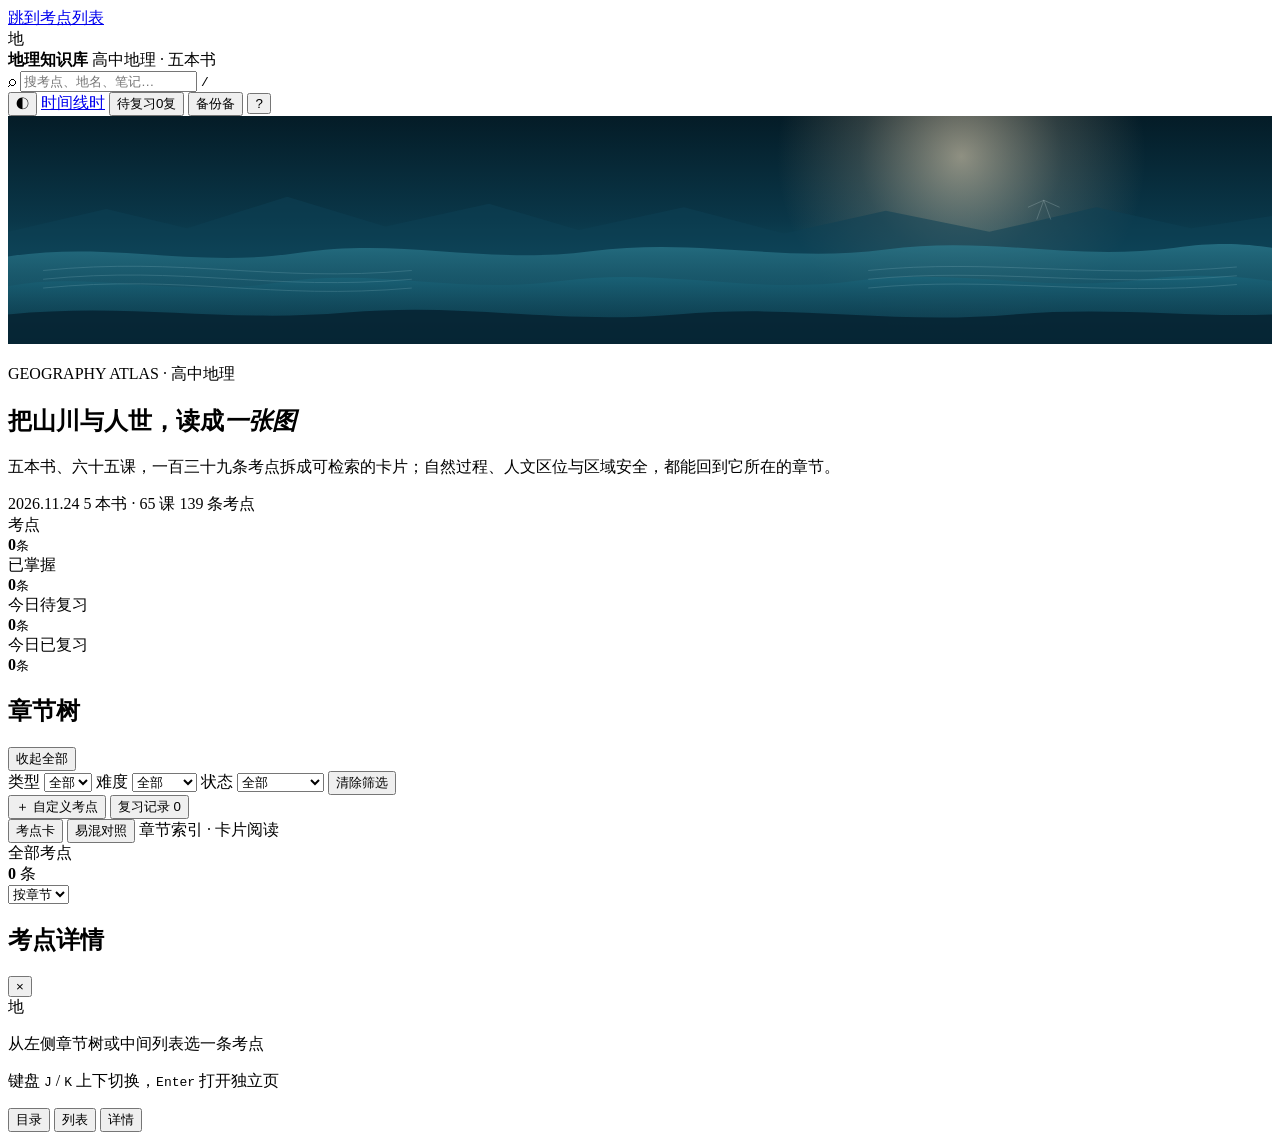
==== index.html @ 3c0d3d49 "高中地理知识库：139 条考点与离线学习站点" ====
<!DOCTYPE html>
<html lang="zh-CN">
<head>
<meta charset="utf-8">
<meta name="viewport" content="width=device-width, initial-scale=1, viewport-fit=cover">
<title>地理知识库 · 高中地理考点</title>
<meta name="description" content="高中地理考点速查：五本书六十五课，章节树、检索、笔记、掌握状态、复习记录、独立详情页、地理学时间线与一键备份，纯静态可离线。">
<meta property="og:type" content="website">
<meta property="og:site_name" content="地理知识库">
<meta property="og:title" content="地理知识库 · 高中地理考点">
<meta property="og:description" content="五本书六十五课一百三十九条考点：章节树、检索、笔记、掌握状态、复习记录与离线备份。">
<meta name="twitter:card" content="summary">
<meta name="theme-color" content="#f2f1ea">
<script>(function(){try{var t=localStorage.getItem("gg.theme");if(!t){t=matchMedia("(prefers-color-scheme: dark)").matches?"dark":"light"}document.documentElement.dataset.theme=t}catch(e){}})();</script>
<link rel="stylesheet" href="assets/css/site.css?v=20261124c">
<link rel="icon" href="data:image/svg+xml,%3Csvg xmlns='http://www.w3.org/2000/svg' viewBox='0 0 64 64'%3E%3Crect width='64' height='64' rx='13' fill='%23125a70'/%3E%3Ctext x='32' y='45' text-anchor='middle' font-family='serif' font-size='34' fill='%23f5fcfd'%3E%E5%9C%B0%3C/text%3E%3C/svg%3E">
</head>
<body>
<a class="skip-link" href="#listViewport">跳到考点列表</a>

<header class="topbar">
  <div class="brand">
    <span class="brand-mark" aria-hidden="true">地</span>
    <div class="brand-text">
      <strong>地理知识库</strong>
      <span id="brandSub">高中地理 · 五本书</span>
    </div>
  </div>

  <div class="searchbox" role="search">
    <span class="search-icon" aria-hidden="true">⌕</span>
    <input id="searchInput" type="search" autocomplete="off" spellcheck="false" placeholder="搜考点、地名、笔记…" aria-label="全局搜索">
    <kbd id="searchKbd">/</kbd>
    <button id="searchClear" class="icon-btn" title="清空搜索" aria-label="清空搜索" hidden>×</button>
  </div>

  <div class="topactions">
    <button id="themeToggle" class="theme-btn" title="切换明暗主题" aria-label="切换明暗主题">◐</button>
    <a id="timelineBtn" class="btn ghost" href="timeline.html" title="地理学发展年表"><span class="lbl">时间线</span><span class="ico" aria-hidden="true">时</span></a>
    <button id="dueBtn" class="btn ghost" title="今日待复习"><span class="lbl">待复习</span><span id="dueCount" class="count warn">0</span><span class="ico" aria-hidden="true">复</span></button>
    <button id="backupBtn" class="btn ghost" title="备份、导出、导入"><span class="lbl">备份</span><span class="ico" aria-hidden="true">备</span></button>
    <button id="helpBtn" class="icon-btn" title="快捷键与说明" aria-label="快捷键与说明">?</button>
  </div>
</header>

<section class="hero" aria-label="学习概览">
  <svg class="hero-scape" viewBox="0 0 1440 260" preserveAspectRatio="xMidYMid slice" aria-hidden="true">
    <defs>
      <linearGradient id="seaSky" x1="0" y1="0" x2="0" y2="1">
        <stop offset="0" stop-color="#041c27"/>
        <stop offset=".46" stop-color="#0a3749"/>
        <stop offset=".78" stop-color="#12576c"/>
        <stop offset="1" stop-color="#0a3546"/>
      </linearGradient>
      <linearGradient id="waveA" x1="0" y1="0" x2="0" y2="1">
        <stop offset="0" stop-color="#2d7d90" stop-opacity=".72"/>
        <stop offset="1" stop-color="#0a3546" stop-opacity=".2"/>
      </linearGradient>
      <linearGradient id="waveB" x1="0" y1="0" x2="0" y2="1">
        <stop offset="0" stop-color="#1a6479" stop-opacity=".82"/>
        <stop offset="1" stop-color="#062433" stop-opacity=".3"/>
      </linearGradient>
      <radialGradient id="dawnSea" cx=".5" cy=".5" r=".5">
        <stop offset="0" stop-color="#ffe7c2" stop-opacity=".55"/>
        <stop offset=".55" stop-color="#efd3ae" stop-opacity=".18"/>
        <stop offset="1" stop-color="#efd3ae" stop-opacity="0"/>
      </radialGradient>
    </defs>
    <rect width="1440" height="260" fill="url(#seaSky)"/>
    <circle cx="1086" cy="46" r="210" fill="url(#dawnSea)"/>
    <path d="M0 132 L112 106 L204 128 L318 92 L430 126 L548 100 L650 130 L770 104 L884 134 L1000 108 L1118 132 L1240 104 L1348 128 L1440 114 L1440 260 L0 260Z" fill="#0d4154" opacity=".55"/>
    <path d="M0 160 C120 142 210 174 330 156 C452 138 540 170 664 154 C790 138 880 168 1000 152 C1120 136 1210 166 1330 150 C1380 143 1410 146 1440 150 L1440 260 L0 260Z" fill="url(#waveA)"/>
    <path d="M0 194 C92 176 192 208 306 190 C420 172 512 204 630 188 C748 172 846 204 964 188 C1082 172 1180 202 1296 186 C1360 178 1408 184 1440 188 L1440 260 L0 260Z" fill="url(#waveB)"/>
    <path d="M0 226 C140 212 248 236 386 224 C524 212 622 238 762 226 C902 214 1006 238 1146 226 C1256 217 1352 230 1440 226 L1440 260 L0 260Z" fill="#062433" opacity=".88"/>
    <g opacity=".18" stroke="#bfe6ee" stroke-width="1" fill="none">
      <path d="M40 176 C200 160 300 190 460 176"/>
      <path d="M40 186 C200 170 300 200 460 186"/>
      <path d="M40 196 C200 180 300 210 460 196"/>
      <path d="M980 176 C1120 162 1240 186 1400 172"/>
      <path d="M980 186 C1120 172 1240 196 1400 182"/>
      <path d="M980 196 C1120 182 1240 206 1400 192"/>
    </g>
    <g opacity=".22" stroke="#e8f6f8" stroke-width="1">
      <path d="M1180 96 L1188 118 M1180 96 L1172 118 M1180 96 L1198 104 M1180 96 L1162 104" fill="none"/>
    </g>
  </svg>
  <div class="hero-inner">
    <div class="hero-copy">
      <p class="hero-eyebrow">GEOGRAPHY ATLAS · 高中地理</p>
      <h1>把山川与人世，读成<em>一张图</em></h1>
      <p class="hero-lede">五本书、六十五课，一百三十九条考点拆成可检索的卡片；自然过程、人文区位与区域安全，都能回到它所在的章节。</p>
      <div class="hero-meta">
        <span id="heroDate">2026.11.24</span>
        <span class="dot" aria-hidden="true"></span>
        <span>5 本书 · 65 课</span>
        <span class="dot" aria-hidden="true"></span>
        <span id="heroCount">139 条考点</span>
      </div>
    </div>
    <div class="hero-metrics" aria-label="学习数据">
      <div class="metric accent"><span class="metric-label">考点</span><div class="metric-value"><strong id="heroTotal">0</strong><small>条</small></div></div>
      <div class="metric"><span class="metric-label">已掌握</span><div class="metric-value"><strong id="heroMastered">0</strong><small>条</small></div></div>
      <div class="metric"><span class="metric-label">今日待复习</span><div class="metric-value"><strong id="heroDue">0</strong><small>条</small></div></div>
      <div class="metric"><span class="metric-label">今日已复习</span><div class="metric-value"><strong id="heroToday">0</strong><small>条</small></div></div>
    </div>
  </div>
</section>

<div class="layout" id="app">
  <aside class="pane left-pane" id="leftPane" aria-label="章节树与筛选">
    <div class="pane-head">
      <h2 id="leftPaneTitle">章节树</h2>
      <button id="collapseAll" class="link-btn">收起全部</button>
    </div>

    <div class="filters">
      <label class="field"><span>类型</span>
        <select id="filterType">
          <option value="all">全部</option>
          <option>概念</option><option>规律</option><option>过程</option>
          <option>对比</option><option>方法</option><option>区域</option><option>安全</option>
        </select>
      </label>
      <label class="field"><span>难度</span>
        <select id="filterDiff">
          <option value="0">全部</option><option value="1">Ⅰ 基础</option><option value="2">Ⅱ 常考</option><option value="3">Ⅲ 难点</option>
        </select>
      </label>
      <label class="field"><span>状态</span>
        <select id="filterStatus">
          <option value="all">全部</option><option value="mastered">已掌握</option><option value="review">待复习</option><option value="today">今日已复习</option><option value="none">未标记</option>
        </select>
      </label>
      <button id="filterReset" class="link-btn">清除筛选</button>
    </div>

    <nav id="tree" class="tree" aria-label="教材章节"></nav>

    <div class="pane-foot">
      <button id="customBtn" class="btn subtle">＋ 自定义考点</button>
      <button id="reviewBtn" class="btn subtle">复习记录 <span id="reviewCount" class="count">0</span></button>
    </div>
  </aside>

  <main class="pane center-pane" id="centerPane" aria-label="考点列表">
    <nav class="viewbar" id="viewBar" aria-label="视图切换">
      <button data-view="cards" class="active" aria-pressed="true">考点卡</button>
      <button data-view="pairs" aria-pressed="false">易混对照</button>
      <span class="viewbar-hint" id="viewbarHint">章节索引 · 卡片阅读</span>
    </nav>
    <div class="home-strip" id="homeStrip">
      <div class="strip-left">
        <span id="scopeLabel" class="scope-label">全部考点</span>
        <span id="scopeSub" class="muted"></span>
      </div>
      <div class="strip-right">
        <span id="backupInfo" class="muted"></span>
        <span id="backupWarn" class="warn-line" hidden>距上次备份超过七天，建议导出一次</span>
      </div>
    </div>

    <div class="center-toolbar" id="centerToolbar">
      <div class="result-line"><strong id="resultCount">0</strong><span class="muted"> 条</span><span id="searchHint" class="muted"></span></div>
      <div class="toolbar-actions">
        <select id="sortSelect" aria-label="排序">
          <option value="chapter">按章节</option>
          <option value="difficulty">按难度</option>
          <option value="status">按状态</option>
          <option value="title">按标题</option>
        </select>
        <button id="viewToggle" class="btn ghost" data-view="browse" hidden>返回浏览</button>
      </div>
    </div>

    <div id="pairsView" class="alt-view" hidden aria-label="易混对照"></div>

    <div id="listViewport" class="list-viewport" tabindex="-1">
      <div id="overview" class="overview"></div>
      <div id="listCanvas" class="list-canvas"></div>
      <div id="emptyState" class="empty-state" hidden>
        <h3>没有匹配的考点</h3>
        <p class="muted">换个更短的关键词，或清除筛选条件。</p>
        <div id="nearestList" class="nearest"></div>
      </div>
    </div>
  </main>

  <aside class="pane right-pane" id="rightPane" aria-label="考点详情">
    <div class="pane-head">
      <h2 id="rightPaneTitle">考点详情</h2>
      <button id="closeDetail" class="icon-btn mobile-only" aria-label="关闭详情">×</button>
    </div>
    <div id="detailEmpty" class="detail-empty">
      <div class="empty-glyph" aria-hidden="true">地</div>
      <p>从左侧章节树或中间列表选一条考点</p>
      <p class="muted small">键盘 <kbd>J</kbd> / <kbd>K</kbd> 上下切换，<kbd>Enter</kbd> 打开独立页</p>
    </div>
    <div id="detailBody" class="detail-body" hidden></div>
  </aside>
</div>

<div class="mobile-tabs" role="tablist" aria-label="移动端面板切换">
  <button data-tab="tree" role="tab" aria-selected="false"><span>目录</span></button>
  <button data-tab="list" role="tab" aria-selected="true"><span>列表</span></button>
  <button data-tab="detail" role="tab" aria-selected="false"><span>详情</span></button>
</div>

<div id="drawerScrim" class="scrim" hidden></div>
<div id="toast" class="toast" role="status" aria-live="polite"></div>
<div id="modalRoot" class="modal-root" hidden></div>

<script src="data/content.js?v=20261124c"></script>
<script src="data/views.js?v=20261124c"></script>
<script src="assets/js/store.js?v=20261124c"></script>
<script src="assets/js/render.js?v=20261124c"></script>
<script src="assets/js/app.js?v=20261124c"></script>
<script>
if ("serviceWorker" in navigator && /^https?:/.test(location.protocol)) {
  addEventListener("load", function () { navigator.serviceWorker.register("sw.js").catch(function () {}); });
}
</script>
</body>
</html>
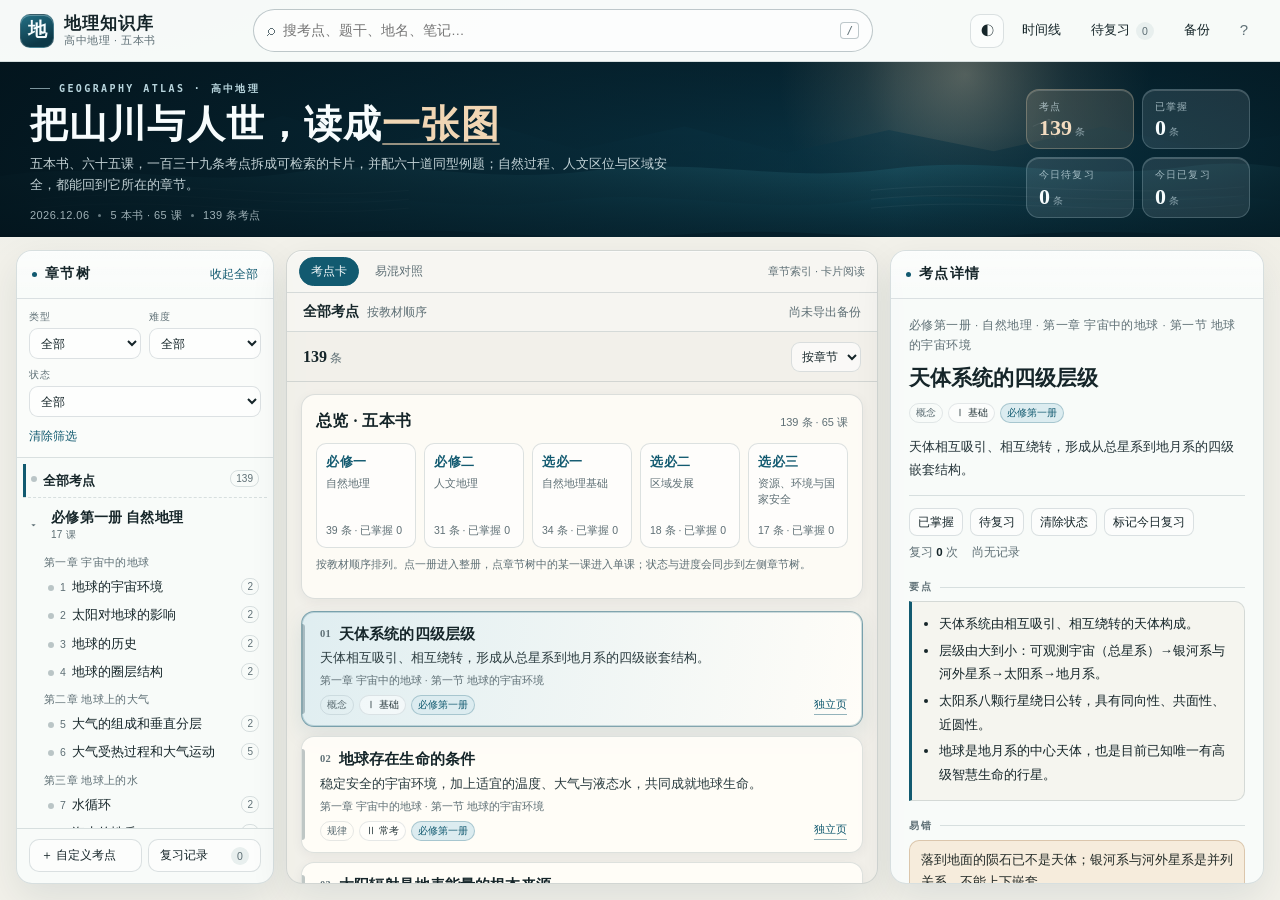
==== commit ebb603ab: "补充60道同型例题与移动端顶栏修复" ====
--- a/index.html
+++ b/index.html
@@ -4,15 +4,15 @@
 <meta charset="utf-8">
 <meta name="viewport" content="width=device-width, initial-scale=1, viewport-fit=cover">
 <title>地理知识库 · 高中地理考点</title>
-<meta name="description" content="高中地理考点速查：五本书六十五课，章节树、检索、笔记、掌握状态、复习记录、独立详情页、地理学时间线与一键备份，纯静态可离线。">
+<meta name="description" content="高中地理考点速查：五本书六十五课一百三十九条考点、六十道同型例题，章节树、检索、笔记、掌握状态、复习记录、独立详情页、地理学时间线与一键备份，纯静态可离线。">
 <meta property="og:type" content="website">
 <meta property="og:site_name" content="地理知识库">
 <meta property="og:title" content="地理知识库 · 高中地理考点">
-<meta property="og:description" content="五本书六十五课一百三十九条考点：章节树、检索、笔记、掌握状态、复习记录与离线备份。">
+<meta property="og:description" content="五本书六十五课一百三十九条考点、六十道同型例题：章节树、检索、笔记、掌握状态、复习记录与离线备份。">
 <meta name="twitter:card" content="summary">
 <meta name="theme-color" content="#f2f1ea">
 <script>(function(){try{var t=localStorage.getItem("gg.theme");if(!t){t=matchMedia("(prefers-color-scheme: dark)").matches?"dark":"light"}document.documentElement.dataset.theme=t}catch(e){}})();</script>
-<link rel="stylesheet" href="assets/css/site.css?v=20261124c">
+<link rel="stylesheet" href="assets/css/site.css?v=20261125d">
 <link rel="icon" href="data:image/svg+xml,%3Csvg xmlns='http://www.w3.org/2000/svg' viewBox='0 0 64 64'%3E%3Crect width='64' height='64' rx='13' fill='%23125a70'/%3E%3Ctext x='32' y='45' text-anchor='middle' font-family='serif' font-size='34' fill='%23f5fcfd'%3E%E5%9C%B0%3C/text%3E%3C/svg%3E">
 </head>
 <body>
@@ -29,16 +29,16 @@
 
   <div class="searchbox" role="search">
     <span class="search-icon" aria-hidden="true">⌕</span>
-    <input id="searchInput" type="search" autocomplete="off" spellcheck="false" placeholder="搜考点、地名、笔记…" aria-label="全局搜索">
+    <input id="searchInput" type="search" autocomplete="off" spellcheck="false" placeholder="搜考点、题干、地名、笔记…" aria-label="全局搜索">
     <kbd id="searchKbd">/</kbd>
     <button id="searchClear" class="icon-btn" title="清空搜索" aria-label="清空搜索" hidden>×</button>
   </div>
 
   <div class="topactions">
     <button id="themeToggle" class="theme-btn" title="切换明暗主题" aria-label="切换明暗主题">◐</button>
-    <a id="timelineBtn" class="btn ghost" href="timeline.html" title="地理学发展年表"><span class="lbl">时间线</span><span class="ico" aria-hidden="true">时</span></a>
-    <button id="dueBtn" class="btn ghost" title="今日待复习"><span class="lbl">待复习</span><span id="dueCount" class="count warn">0</span><span class="ico" aria-hidden="true">复</span></button>
-    <button id="backupBtn" class="btn ghost" title="备份、导出、导入"><span class="lbl">备份</span><span class="ico" aria-hidden="true">备</span></button>
+    <a id="timelineBtn" class="btn ghost" href="timeline.html" title="地理学发展年表"><span class="lbl">时间线</span><span class="ico" aria-hidden="true">◷</span></a>
+    <button id="dueBtn" class="btn ghost" title="今日待复习"><span class="lbl">待复习</span><span id="dueCount" class="count warn">0</span><span class="ico" aria-hidden="true">↻</span></button>
+    <button id="backupBtn" class="btn ghost" title="备份、导出、导入"><span class="lbl">备份</span><span class="ico" aria-hidden="true">⇩</span></button>
     <button id="helpBtn" class="icon-btn" title="快捷键与说明" aria-label="快捷键与说明">?</button>
   </div>
 </header>
@@ -88,13 +88,13 @@
     <div class="hero-copy">
       <p class="hero-eyebrow">GEOGRAPHY ATLAS · 高中地理</p>
       <h1>把山川与人世，读成<em>一张图</em></h1>
-      <p class="hero-lede">五本书、六十五课，一百三十九条考点拆成可检索的卡片；自然过程、人文区位与区域安全，都能回到它所在的章节。</p>
+      <p class="hero-lede">五本书、六十五课，一百三十九条考点拆成可检索的卡片，并配六十道同型例题；自然过程、人文区位与区域安全，都能回到它所在的章节。</p>
       <div class="hero-meta">
         <span id="heroDate">2026.11.24</span>
         <span class="dot" aria-hidden="true"></span>
         <span>5 本书 · 65 课</span>
         <span class="dot" aria-hidden="true"></span>
-        <span id="heroCount">139 条考点</span>
+        <span id="heroCount">139 条考点 · 60 道例题</span>
       </div>
     </div>
     <div class="hero-metrics" aria-label="学习数据">
@@ -209,11 +209,11 @@
 <div id="toast" class="toast" role="status" aria-live="polite"></div>
 <div id="modalRoot" class="modal-root" hidden></div>
 
-<script src="data/content.js?v=20261124c"></script>
-<script src="data/views.js?v=20261124c"></script>
-<script src="assets/js/store.js?v=20261124c"></script>
-<script src="assets/js/render.js?v=20261124c"></script>
-<script src="assets/js/app.js?v=20261124c"></script>
+<script src="data/content.js?v=20261125d"></script>
+<script src="data/views.js?v=20261125d"></script>
+<script src="assets/js/store.js?v=20261125d"></script>
+<script src="assets/js/render.js?v=20261125d"></script>
+<script src="assets/js/app.js?v=20261125d"></script>
 <script>
 if ("serviceWorker" in navigator && /^https?:/.test(location.protocol)) {
   addEventListener("load", function () { navigator.serviceWorker.register("sw.js").catch(function () {}); });
--- a/assets/css/site.css
+++ b/assets/css/site.css
@@ -0,0 +1,584 @@
+/* ============================================================
+   高中地理知识库 · 视觉规范
+   海蓝底色 + 暖纸阅读面 + 蓝灰玻璃 + 宋体标题 + 细边框
+   状态色：已掌握（松绿）/ 待复习（赭石）/ 今日已复习（海蓝）/ 未标记（灰）
+   ============================================================ */
+
+:root{
+  --paper:#f2f1ea;
+  --paper-deep:#e7e8e0;
+  --card:#fffdf8;
+  --raise:#e8efee;
+  --line:rgba(20,52,64,.14);
+  --line-strong:rgba(20,52,64,.27);
+  --ink:#152529;
+  --muted:#5e6f75;
+  --accent:#125a70;
+  --accent-strong:#0c4356;
+  --accent-weak:#dcecf0;
+  --ok:#2e6a4c;
+  --ok-weak:#e4f0e7;
+  --warn:#8a5823;
+  --warn-weak:#f6ecdc;
+  --bad:#933f3b;
+  --bad-weak:#f7e5e2;
+  --today:#1f5f86;
+  --today-weak:#e1edf4;
+  --sea-deep:#062432;
+  --sea-mid:#0d4357;
+  --sea-light:#17667c;
+  --glass:rgba(248,251,250,.94);
+  --glass-strong:rgba(255,253,248,.985);
+  --serif:"Songti SC","Noto Serif SC","Source Han Serif SC",STSong,SimSun,serif;
+  --sans:-apple-system,BlinkMacSystemFont,"PingFang SC","Hiragino Sans GB","Microsoft YaHei",sans-serif;
+  --r-lg:16px;
+  --r-md:11px;
+  --r-sm:8px;
+  --shadow-1:0 1px 2px rgba(18,44,54,.06);
+  --shadow-pane:0 14px 38px rgba(14,42,54,.09);
+  --shadow-card:0 3px 12px rgba(14,42,54,.055);
+  --header-h:62px;
+  --hero-h:176px;
+}
+
+[data-theme="dark"]{
+  color-scheme:dark;
+  --paper:#081418;
+  --paper-deep:#061014;
+  --card:#102227;
+  --raise:#172d33;
+  --line:rgba(148,192,206,.17);
+  --line-strong:rgba(148,192,206,.36);
+  --ink:#edf0eb;
+  --muted:#a1b2b8;
+  --accent:#84c5d7;
+  --accent-strong:#a6dbe9;
+  --accent-weak:#0f303a;
+  --ok:#96cdb2;
+  --ok-weak:#123024;
+  --warn:#e7b98f;
+  --warn-weak:#362318;
+  --bad:#f1a8a6;
+  --bad-weak:#39201f;
+  --today:#95c1dc;
+  --today-weak:#142c3a;
+  --glass:rgba(10,22,27,.95);
+  --glass-strong:rgba(14,28,34,.985);
+  --shadow-1:0 1px 2px rgba(0,0,0,.35);
+  --shadow-pane:0 18px 44px rgba(0,4,7,.5);
+  --shadow-card:0 10px 24px rgba(0,4,7,.34);
+}
+
+html{color-scheme:light}
+[data-theme="dark"]{color-scheme:dark}
+*{box-sizing:border-box}
+[hidden]{display:none!important}
+html,body{height:100%}
+body{
+  margin:0;
+  background:
+    radial-gradient(1200px 620px at 4% -14%, rgba(174,207,216,.58), transparent 62%),
+    radial-gradient(900px 520px at 104% 0%, rgba(228,220,199,.46), transparent 58%),
+    var(--paper);
+  color:var(--ink);
+  font:14px/1.62 var(--sans);
+  overflow:hidden;
+  overflow-x:hidden;
+  -webkit-font-smoothing:antialiased;
+  transition:background-color .28s ease,color .28s ease;
+}
+[data-theme="dark"] body{
+  background:
+    radial-gradient(1200px 620px at 4% -14%, rgba(24,72,88,.5), transparent 62%),
+    radial-gradient(900px 520px at 104% 0%, rgba(60,52,38,.24), transparent 58%),
+    var(--paper);
+}
+h1,h2,h3,h4{margin:0}
+button,input,select,textarea{font:inherit;color:inherit}
+a{color:var(--accent);text-decoration:none}
+::selection{background:rgba(18,90,112,.18)}
+.skip-link{position:absolute;left:-999px;top:8px;z-index:60;background:var(--card);padding:8px 12px;border:2px solid var(--accent);border-radius:8px}
+.skip-link:focus{left:8px}
+
+/* ---------- 顶栏 ---------- */
+.topbar{
+  height:var(--header-h);
+  display:flex;align-items:center;gap:16px;
+  padding:0 20px;
+  background:var(--glass);
+  border-bottom:1px solid var(--line);
+  position:relative;z-index:25;
+}
+.brand{display:flex;align-items:center;gap:10px;flex:0 0 auto;min-width:0}
+.brand-mark{
+  width:34px;height:34px;flex:0 0 auto;border-radius:10px;
+  display:grid;place-items:center;
+  font-family:var(--serif);font-size:19px;font-weight:700;color:#f5fcfd;
+  background:linear-gradient(160deg,#237085,#0d3948 78%);
+  border:1px solid rgba(255,255,255,.18);
+  box-shadow:inset 0 1px 0 rgba(255,255,255,.28);
+}
+.brand-text{display:flex;flex-direction:column;line-height:1.24;min-width:0}
+.brand-text strong{font-family:var(--serif);font-size:16.5px;font-weight:700;letter-spacing:.06em;white-space:nowrap}
+#brandSub{font-size:10.5px;letter-spacing:.06em;color:var(--muted);white-space:nowrap}
+
+.searchbox{
+  flex:1 1 auto;min-width:120px;max-width:620px;margin:0 auto;
+  display:flex;align-items:center;gap:8px;
+  background:rgba(255,255,255,.62);
+  border:1px solid var(--line-strong);border-radius:999px;
+  padding:6px 13px;
+  transition:background .16s,border-color .16s,box-shadow .16s;
+}
+[data-theme="dark"] .searchbox{background:rgba(255,255,255,.05)}
+.searchbox:focus-within{background:var(--glass-strong);border-color:var(--accent);box-shadow:0 0 0 3px rgba(18,90,112,.14)}
+.search-icon{color:var(--muted);font-size:16px;line-height:1;flex:0 0 auto}
+#searchInput{flex:1 1 auto;min-width:0;border:0;background:transparent;outline:none;padding:4px 0;font-size:13.5px}
+#searchInput::-webkit-search-cancel-button{display:none}
+kbd{font:11px/1 ui-monospace,SFMono-Regular,Menlo,monospace;border:1px solid var(--line-strong);border-radius:4px;padding:2px 5px;color:var(--muted);background:rgba(255,255,255,.55)}
+[data-theme="dark"] kbd{background:rgba(255,255,255,.07)}
+
+.topactions{display:flex;align-items:center;gap:6px;flex:0 0 auto}
+.topactions .ico{display:none}
+.mobile-only{display:none!important}
+.btn{
+  display:inline-flex;align-items:center;gap:6px;justify-content:center;
+  border:1px solid var(--line);background:rgba(255,255,255,.52);
+  border-radius:10px;padding:6px 11px;cursor:pointer;white-space:nowrap;
+  font-size:12.5px;color:var(--ink);
+  transition:background .15s,border-color .15s,color .15s;
+}
+[data-theme="dark"] .btn{background:rgba(255,255,255,.045)}
+.btn:hover{background:var(--accent-weak);border-color:var(--line-strong)}
+.btn.primary{background:var(--accent);border-color:var(--accent);color:#f6fbfc}
+.btn.primary:hover{background:var(--accent-strong)}
+.btn.ghost{background:transparent;border-color:transparent}
+.btn.ghost:hover{background:rgba(255,255,255,.55)}
+[data-theme="dark"] .btn.ghost:hover{background:rgba(255,255,255,.07)}
+.btn.small{padding:4px 8px;font-size:11.5px;border-radius:8px}
+.btn.danger{color:var(--bad);border-color:rgba(147,63,59,.35)}
+.btn.danger:hover{background:var(--bad-weak)}
+.btn[aria-pressed="true"]{background:var(--accent);border-color:var(--accent);color:#f6fbfc}
+.icon-btn{width:32px;height:32px;padding:0;border-radius:9px;border:1px solid transparent;background:transparent;cursor:pointer;display:grid;place-items:center;color:var(--muted);font-size:15px}
+.icon-btn:hover{background:rgba(255,255,255,.55);color:var(--ink)}
+[data-theme="dark"] .icon-btn:hover{background:rgba(255,255,255,.07)}
+.theme-btn{width:34px;height:34px;border-radius:10px;border:1px solid var(--line);background:rgba(255,255,255,.52);cursor:pointer;display:grid;place-items:center;font-family:var(--serif);font-size:13px;color:var(--ink)}
+[data-theme="dark"] .theme-btn{background:rgba(255,255,255,.055)}
+.theme-btn:hover{border-color:var(--line-strong);background:var(--accent-weak)}
+.count{display:inline-block;min-width:18px;padding:0 5px;border-radius:9px;background:var(--raise);color:var(--muted);font-size:10.5px;line-height:18px;text-align:center;font-variant-numeric:tabular-nums}
+.count.warn{background:var(--warn-weak);color:var(--warn)}
+.count.ok{background:var(--ok-weak);color:var(--ok)}
+.muted{color:var(--muted)}
+.small{font-size:12px}
+:focus-visible{outline:2px solid var(--accent);outline-offset:2px;border-radius:6px}
+.link-btn{border:0;background:none;color:var(--accent);cursor:pointer;font-size:11.5px;padding:2px 0}
+.link-btn:hover{text-decoration:underline}
+
+/* ---------- Hero：深海、浪线与等高线 ---------- */
+.hero{position:relative;height:var(--hero-h);overflow:hidden;isolation:isolate;color:#f4fafb;border-bottom:1px solid rgba(255,255,255,.1)}
+.hero-scape{position:absolute;inset:0;width:100%;height:100%;z-index:-2}
+.hero::after{
+  content:"";position:absolute;inset:0;z-index:-1;pointer-events:none;
+  background:
+    linear-gradient(90deg,rgba(3,20,28,.92) 0%,rgba(5,31,42,.68) 44%,rgba(7,38,50,.36) 70%,rgba(4,26,35,.78) 100%),
+    linear-gradient(0deg,rgba(3,18,25,.5) 0%,transparent 60%);
+}
+[data-theme="dark"] .hero-scape{filter:brightness(.7) saturate(.85)}
+.hero-inner{height:100%;max-width:1560px;margin:0 auto;padding:20px 30px 18px;display:grid;grid-template-columns:minmax(0,1fr) auto;align-items:center;gap:28px}
+.hero-copy{min-width:0;max-width:780px}
+.hero-eyebrow{margin:0 0 7px;display:flex;align-items:center;gap:9px;font:600 10px/1.3 ui-monospace,SFMono-Regular,Menlo,monospace;letter-spacing:.24em;color:#b8d5dd;text-transform:uppercase}
+.hero-eyebrow::before{content:"";width:20px;height:1px;background:rgba(206,233,240,.6)}
+.hero h1{margin:0;font-family:var(--serif);font-weight:700;font-size:clamp(26px,3vw,38px);line-height:1.16;letter-spacing:.03em;color:#f7fcfd}
+.hero h1 em{font-style:normal;color:#f1d6b4;text-decoration:underline;text-decoration-thickness:2px;text-underline-offset:6px;text-decoration-color:rgba(241,214,180,.62)}
+.hero-lede{margin:8px 0 0;max-width:660px;font-size:12.5px;line-height:1.7;color:rgba(230,243,246,.84)}
+.hero-meta{display:flex;align-items:center;gap:9px;flex-wrap:wrap;margin-top:10px;font-size:11px;color:rgba(224,240,244,.7);letter-spacing:.04em}
+.hero-meta .dot{width:3px;height:3px;border-radius:50%;background:rgba(224,240,244,.45)}
+.hero-metrics{display:grid;grid-template-columns:repeat(2,minmax(108px,1fr));gap:8px;flex:0 0 auto}
+.metric{padding:9px 12px 8px;border-radius:13px;background:rgba(228,246,251,.11);border:1px solid rgba(216,241,248,.2);box-shadow:inset 0 1px 0 rgba(255,255,255,.18)}
+.metric-label{display:block;font-size:9.5px;letter-spacing:.12em;color:rgba(222,241,247,.68)}
+.metric-value{display:flex;align-items:baseline;gap:3px;margin-top:1px}
+.metric-value strong{font-family:var(--serif);font-size:22px;line-height:1.15;color:#f7fcfd;font-variant-numeric:tabular-nums}
+.metric-value small{font-size:9.5px;color:rgba(222,241,247,.56)}
+.metric.accent{background:rgba(241,214,180,.13);border-color:rgba(241,214,180,.28)}
+.metric.accent .metric-value strong{color:#f3dcc0}
+
+/* ---------- 三栏 ---------- */
+.layout{
+  height:calc(100vh - var(--header-h) - var(--hero-h));
+  display:grid;grid-template-columns:276px minmax(0,1fr) 402px;
+  gap:12px;padding:12px 16px 16px;
+  min-height:0;
+}
+.pane{min-width:0;min-height:0;display:flex;flex-direction:column;overflow:hidden;background:var(--glass);border:1px solid var(--line);border-radius:var(--r-lg);box-shadow:var(--shadow-pane),inset 0 1px 0 rgba(255,255,255,.5)}
+[data-theme="dark"] .pane{box-shadow:var(--shadow-pane),inset 0 1px 0 rgba(255,255,255,.05)}
+.center-pane{background:color-mix(in srgb,var(--paper) 80%,transparent)}
+.pane-head{flex:0 0 auto;height:48px;padding:0 15px;display:flex;align-items:center;justify-content:space-between;border-bottom:1px solid var(--line);background:linear-gradient(180deg,rgba(255,255,255,.5),rgba(255,255,255,.12))}
+[data-theme="dark"] .pane-head{background:linear-gradient(180deg,rgba(255,255,255,.04),transparent)}
+.pane-head h2{display:flex;align-items:center;gap:8px;font-family:var(--serif);font-size:14px;font-weight:700;letter-spacing:.1em}
+.pane-head h2::before{content:"";width:5px;height:5px;border-radius:50%;background:var(--accent)}
+
+/* 左栏 */
+.filters{flex:0 0 auto;padding:10px 12px 9px;display:grid;grid-template-columns:1fr 1fr;gap:8px;border-bottom:1px solid var(--line);background:rgba(255,255,255,.2)}
+[data-theme="dark"] .filters{background:rgba(255,255,255,.015)}
+.field{display:flex;flex-direction:column;gap:3px;font-size:10px;letter-spacing:.08em;color:var(--muted)}
+.field select{height:31px;border:1px solid var(--line);border-radius:9px;background:rgba(255,255,255,.66);padding:0 7px;font-size:12px;color:var(--ink)}
+[data-theme="dark"] .field select{background:rgba(255,255,255,.05)}
+.field select:focus{border-color:var(--accent);outline:none}
+.filters .link-btn{grid-column:1 / -1;justify-self:start}
+.filters .field:nth-child(3){grid-column:1 / -1}
+.tree{flex:1 1 auto;overflow-y:auto;overscroll-behavior:contain;-webkit-overflow-scrolling:touch;padding:6px 6px 18px}
+.tree-book{margin-bottom:2px}
+.tree-toggle{width:100%;display:flex;align-items:center;gap:7px;border:0;background:none;cursor:pointer;text-align:left;padding:7px 8px;border-radius:9px;color:var(--ink)}
+.tree-toggle:hover{background:rgba(255,255,255,.5)}
+[data-theme="dark"] .tree-toggle:hover{background:rgba(255,255,255,.05)}
+.tree-toggle .caret{width:13px;color:var(--muted);font-size:10px;transition:transform .16s;flex:0 0 auto}
+.tree-toggle[aria-expanded="false"] .caret{transform:rotate(-90deg)}
+.tree-book-title{display:block;font-family:var(--serif);font-size:13.5px;font-weight:700;letter-spacing:.02em;line-height:1.35}
+.tree-book-title small{display:block;font-family:var(--sans);font-size:10px;color:var(--muted);margin:1px 0 0;font-weight:400;letter-spacing:.02em}
+.tree-unit{padding:5px 8px 3px 21px;font-size:11px;color:var(--muted);letter-spacing:.03em;line-height:1.5}
+.tree-lesson{display:flex;align-items:flex-start;gap:6px;padding:5px 8px 5px 25px;border-radius:8px;cursor:pointer;font-size:12.5px;line-height:1.45;color:var(--ink)}
+.tree-lesson:hover{background:rgba(255,255,255,.5)}
+[data-theme="dark"] .tree-lesson:hover{background:rgba(255,255,255,.05)}
+.tree-lesson.active{background:var(--accent-weak);box-shadow:inset 3px 0 0 var(--accent)}
+.tree-lesson .dot{flex:0 0 auto;width:6px;height:6px;border-radius:50%;margin-top:7px;background:var(--line-strong)}
+.tree-lesson .dot.mastered{background:var(--ok)}
+.tree-lesson .dot.review{background:var(--warn)}
+.tree-lesson .dot.today{background:var(--today)}
+.tree-lesson .num{color:var(--muted);font-size:10.5px;font-variant-numeric:tabular-nums;flex:0 0 auto;margin-top:2px}
+.tree-lesson .lbl{flex:1 1 auto;min-width:0;overflow-wrap:anywhere}
+.tree-lesson .cnt{flex:0 0 auto;font-size:10px;color:var(--muted);border:1px solid var(--line);border-radius:8px;padding:0 5px;line-height:15px}
+.pane-foot{flex:0 0 auto;border-top:1px solid var(--line);padding:10px 12px 11px;display:grid;grid-template-columns:1fr 1fr;gap:6px}
+.pane-foot .btn{width:100%;justify-content:space-between;font-size:11.5px;background:rgba(255,255,255,.5)}
+[data-theme="dark"] .pane-foot .btn{background:rgba(255,255,255,.04)}
+
+/* 中栏 */
+.viewbar{flex:0 0 auto;display:flex;align-items:center;gap:4px;padding:6px 12px;border-bottom:1px solid var(--line);background:rgba(255,255,255,.35)}
+[data-theme="dark"] .viewbar{background:rgba(255,255,255,.02)}
+.viewbar button{border:1px solid transparent;background:transparent;border-radius:999px;padding:4px 11px;font-size:12px;color:var(--muted);cursor:pointer;white-space:nowrap;transition:background .15s,color .15s,border-color .15s}
+.viewbar button:hover{background:rgba(255,255,255,.6);color:var(--ink)}
+[data-theme="dark"] .viewbar button:hover{background:rgba(255,255,255,.06)}
+.viewbar button.active{background:var(--accent);border-color:var(--accent);color:#f6fbfc}
+[data-theme="dark"] .viewbar button.active{color:#081418}
+.viewbar-hint{margin-left:auto;font-size:11px;color:var(--muted);white-space:nowrap;overflow:hidden;text-overflow:ellipsis}
+.home-strip{flex:0 0 auto;padding:8px 16px;display:flex;align-items:center;justify-content:space-between;gap:12px;background:rgba(255,255,255,.3);border-bottom:1px solid var(--line);font-size:11.5px}
+[data-theme="dark"] .home-strip{background:rgba(255,255,255,.03)}
+.strip-left{display:flex;align-items:baseline;gap:8px;min-width:0;flex-wrap:wrap}
+.scope-label{font-family:var(--serif);font-size:13.5px;font-weight:700}
+.strip-right{text-align:right;line-height:1.4;flex:0 0 auto}
+.warn-line{display:block;color:var(--warn);font-size:11px}
+.center-toolbar{flex:0 0 auto;min-height:50px;padding:6px 16px;display:flex;align-items:center;justify-content:space-between;gap:10px;border-bottom:1px solid var(--line);flex-wrap:wrap}
+.result-line{font-size:11.5px;color:var(--muted);white-space:nowrap;overflow:hidden;text-overflow:ellipsis;min-width:0}
+.result-line strong{color:var(--ink);font-family:var(--serif);font-size:16px}
+.toolbar-actions{display:flex;align-items:center;gap:7px;flex:0 0 auto}
+.toolbar-actions select{height:30px;border:1px solid var(--line);border-radius:9px;background:rgba(255,255,255,.62);padding:0 6px;font-size:11.5px}
+[data-theme="dark"] .toolbar-actions select{background:rgba(255,255,255,.05)}
+.list-viewport{flex:1 1 auto;min-height:0;overflow-y:auto;overscroll-behavior:contain;-webkit-overflow-scrolling:touch;padding:12px 14px 26px;position:relative}
+.list-canvas{display:flex;flex-direction:column;gap:9px;width:100%}
+
+/* 总览 */
+.overview{margin:0 0 12px;padding:13px 14px 14px;border:1px solid var(--line);border-radius:14px;background:color-mix(in srgb,var(--card) 82%,transparent);box-shadow:var(--shadow-card)}
+.ov-head{display:flex;align-items:baseline;justify-content:space-between;gap:10px;margin-bottom:9px}
+.ov-head h3{font-family:var(--serif);font-size:16px;font-weight:700;letter-spacing:.03em}
+.ov-head span{font-size:11px;color:var(--muted);white-space:nowrap}
+.ov-grid{display:grid;grid-template-columns:repeat(5,minmax(0,1fr));gap:8px}
+.ov-book{display:flex;flex-direction:column;gap:4px;text-align:left;border:1px solid var(--line);border-radius:10px;background:rgba(255,255,255,.55);padding:8px 9px;cursor:pointer;color:var(--ink);transition:border-color .15s,background .15s,transform .15s;min-width:0}
+[data-theme="dark"] .ov-book{background:rgba(255,255,255,.04)}
+.ov-book:hover{border-color:var(--line-strong);background:var(--card);transform:translateY(-1px)}
+.ov-book .short{font-family:var(--serif);font-size:12.5px;font-weight:700;letter-spacing:.05em;color:var(--accent)}
+.ov-book .ttl{font-size:11px;color:var(--muted);line-height:1.45;min-height:2.9em;overflow-wrap:anywhere}
+.ov-book .bar{height:4px;border-radius:2px;background:var(--raise);overflow:hidden;margin-top:2px}
+.ov-book .bar i{display:block;height:100%;background:var(--accent);border-radius:2px;transition:width .35s ease}
+.ov-book .num{font-size:10.5px;color:var(--muted);font-variant-numeric:tabular-nums}
+.ov-note{margin-top:8px;font-size:10.5px;color:var(--muted);line-height:1.6}
+
+/* 卡片：高度随内容，不截断 */
+.k-card{
+  position:relative;display:block;width:100%;text-align:left;
+  background:color-mix(in srgb,var(--card) 94%,transparent);
+  border:1px solid var(--line);border-radius:13px;
+  padding:12px 15px 11px 18px;cursor:pointer;
+  box-shadow:var(--shadow-card);
+  transition:background .16s,border-color .16s,box-shadow .16s,transform .16s;
+  color:var(--ink);overflow:visible;
+}
+.k-card::before{content:"";position:absolute;left:0;top:12px;bottom:12px;width:3px;border-radius:0 3px 3px 0;background:var(--line-strong)}
+.k-card.mastered::before{background:var(--ok)}
+.k-card.review::before{background:var(--warn)}
+.k-card.today::before{background:var(--today)}
+.k-card:hover{background:var(--card);border-color:var(--line-strong);box-shadow:0 9px 24px rgba(14,42,54,.11);transform:translateY(-1px)}
+[data-theme="dark"] .k-card{background:color-mix(in srgb,var(--card) 88%,transparent);box-shadow:none}
+[data-theme="dark"] .k-card:hover{background:var(--card)}
+.k-card.selected{background:linear-gradient(100deg,color-mix(in srgb,var(--accent-weak) 90%,var(--card)),var(--card));border-color:color-mix(in srgb,var(--accent) 42%,var(--line));box-shadow:inset 0 0 0 1px color-mix(in srgb,var(--accent) 20%,transparent),0 8px 22px rgba(18,90,112,.1)}
+.k-card .ct{display:flex;align-items:flex-start;gap:8px;font-size:14.5px;font-weight:650;line-height:1.42;letter-spacing:.01em}
+.k-card .ct .idx{font-family:var(--serif);font-size:10.5px;color:var(--muted);flex:0 0 auto;margin-top:3px;font-variant-numeric:tabular-nums}
+.k-card .ct span{flex:1 1 auto;min-width:0;overflow-wrap:anywhere}
+.k-card .cc{margin:4px 0 0;font-size:12.5px;line-height:1.62;color:color-mix(in srgb,var(--ink) 72%,var(--muted));overflow-wrap:anywhere}
+.k-card .cs{margin:5px 0 0;font-size:10.5px;line-height:1.5;color:var(--muted);overflow-wrap:anywhere}
+.k-card .cm{display:flex;align-items:center;gap:5px;flex-wrap:wrap;margin-top:6px;font-size:10.5px;color:var(--muted)}
+.k-card .cm .spacer{flex:1 1 auto}
+.k-card .cd-link{flex:0 0 auto;font-size:10.5px;color:var(--accent);border-bottom:1px solid color-mix(in srgb,var(--accent) 45%,transparent);padding-bottom:1px}
+.badge{display:inline-flex;align-items:center;gap:3px;padding:1px 6px;border-radius:999px;font-size:10px;line-height:16px;border:1px solid color-mix(in srgb,var(--line) 75%,transparent);background:rgba(255,255,255,.5);color:color-mix(in srgb,var(--ink) 76%,var(--muted));white-space:nowrap}
+[data-theme="dark"] .badge{background:rgba(255,255,255,.05)}
+.badge.book{background:var(--accent-weak);color:var(--accent);border-color:color-mix(in srgb,var(--accent) 26%,transparent)}
+.badge.type{background:transparent;color:var(--muted)}
+[data-theme="dark"] .badge.type{background:rgba(255,255,255,.06)}
+.badge.ok{background:var(--ok-weak);color:var(--ok);border-color:color-mix(in srgb,var(--ok) 30%,transparent)}
+.badge.warn{background:var(--warn-weak);color:var(--warn);border-color:color-mix(in srgb,var(--warn) 30%,transparent)}
+.badge.today{background:var(--today-weak);color:var(--today);border-color:color-mix(in srgb,var(--today) 30%,transparent)}
+.badge.bad{background:var(--bad-weak);color:var(--bad)}
+.badge.custom{background:var(--raise);color:var(--accent)}
+mark{background:rgba(241,214,180,.68);color:inherit;border-radius:2px;padding:0 1px}
+[data-theme="dark"] mark{background:rgba(226,181,140,.34)}
+
+.empty-state{padding:48px 20px;text-align:center;background:rgba(255,255,255,.5);border:1px dashed var(--line-strong);border-radius:14px}
+[data-theme="dark"] .empty-state{background:rgba(255,255,255,.03)}
+.empty-state h3{font-family:var(--serif);font-size:16px;margin-bottom:5px}
+.nearest-title{font-size:11.5px;color:var(--muted);margin:14px 0 7px;font-weight:600}
+.nearest{display:flex;flex-direction:column;gap:6px;max-width:700px;margin:0 auto}
+.nearest-item{display:flex;flex-direction:column;gap:1px;text-align:left;border:1px solid var(--line);background:var(--card);border-radius:9px;padding:7px 10px;cursor:pointer;font-size:12px}
+.nearest-item:hover{background:var(--accent-weak)}
+
+/* 右栏详情 */
+.detail-empty{padding:56px 22px;text-align:center;color:var(--muted);font-size:12.5px}
+.empty-glyph{width:66px;height:66px;margin:0 auto 16px;display:grid;place-items:center;border:1px solid color-mix(in srgb,var(--accent) 26%,var(--line));border-radius:50%;background:color-mix(in srgb,var(--accent-weak) 34%,transparent);color:color-mix(in srgb,var(--accent) 76%,var(--muted));font-family:var(--serif);font-size:26px;font-weight:700}
+.detail-body{flex:1 1 auto;overflow-y:auto;overscroll-behavior:contain;-webkit-overflow-scrolling:touch;padding:17px 18px 40px;overflow-wrap:anywhere}
+.detail-title{font-family:var(--serif);font-size:21px;font-weight:700;line-height:1.45;margin:0 0 9px}
+.detail-badges{display:flex;flex-wrap:wrap;gap:5px;margin-bottom:12px}
+.detail-lead{font-size:13px;line-height:1.78;color:color-mix(in srgb,var(--ink) 82%,var(--muted));margin:0 0 4px}
+.detail-section{margin-top:18px}
+.detail-section h3{display:flex;align-items:center;gap:8px;font:600 10px/1.4 ui-monospace,SFMono-Regular,Menlo,monospace;letter-spacing:.16em;color:var(--muted);text-transform:uppercase;margin-bottom:7px}
+.detail-section h3::after{content:"";flex:1;height:1px;background:var(--line)}
+.detail-content ul{margin:0;padding-left:1.05em}
+.detail-content li{font-size:13px;line-height:1.82;margin-bottom:3px}
+.detail-content li strong{color:var(--accent);font-weight:650}
+.core-box{background:color-mix(in srgb,var(--paper) 74%,#fff);border:1px solid var(--line);border-left:3px solid var(--accent);border-radius:0 10px 10px 0;padding:10px 12px}
+[data-theme="dark"] .core-box{background:color-mix(in srgb,var(--card) 70%,transparent)}
+.pitfall{background:var(--warn-weak);border:1px solid color-mix(in srgb,var(--warn) 26%,transparent);border-radius:10px;padding:9px 11px;font-size:12.5px;line-height:1.75;color:color-mix(in srgb,var(--ink) 88%,var(--warn))}
+.exam-box{background:var(--accent-weak);border:1px solid color-mix(in srgb,var(--accent) 20%,transparent);border-radius:10px;padding:9px 11px;font-size:12.5px;line-height:1.75}
+.kw-row{display:flex;flex-wrap:wrap;gap:5px}
+.kw{background:rgba(255,255,255,.6);border:1px solid var(--line);border-radius:999px;padding:2px 8px;font-size:11px;color:var(--muted)}
+[data-theme="dark"] .kw{background:rgba(255,255,255,.05)}
+.detail-actions{display:flex;flex-wrap:wrap;gap:7px;margin-top:14px}
+.status-row{display:flex;flex-wrap:wrap;gap:6px}
+.status-row .btn{font-size:11.5px}
+.note-box{margin-top:8px}
+.note-box textarea{width:100%;min-height:96px;resize:vertical;border:1px solid var(--line);border-radius:10px;background:rgba(255,255,255,.62);padding:9px 10px;font-size:12.5px;line-height:1.72;color:var(--ink)}
+[data-theme="dark"] .note-box textarea{background:rgba(255,255,255,.05)}
+.note-box textarea:focus{background:var(--card);border-color:var(--accent);outline:none}
+.note-actions{display:flex;align-items:center;justify-content:space-between;margin-top:5px;gap:8px}
+.hint{font-size:11px;color:var(--muted)}
+.review-line{display:flex;align-items:center;gap:6px 14px;flex-wrap:wrap;font-size:11.5px;color:var(--muted);margin-top:7px}
+.review-line strong{color:var(--ink);font-weight:600}
+.related{display:flex;flex-direction:column;gap:4px}
+.related-item{display:flex;align-items:center;gap:6px;border:1px solid var(--line);border-radius:8px;background:rgba(255,255,255,.45);padding:6px 9px;font-size:11.5px;cursor:pointer;text-align:left}
+[data-theme="dark"] .related-item{background:rgba(255,255,255,.03)}
+.related-item:hover{background:var(--accent-weak);border-color:var(--line-strong)}
+.related-item .t{flex:1 1 auto;min-width:0;overflow-wrap:anywhere}
+.detail-source{margin-top:16px;display:flex;align-items:center;justify-content:space-between;gap:8px;background:rgba(255,255,255,.42);border:1px solid var(--line);border-radius:10px;padding:8px 10px;font-size:11.5px;color:var(--muted)}
+[data-theme="dark"] .detail-source{background:rgba(255,255,255,.03)}
+
+/* 详情状态按钮选中态 */
+.status-row .btn[aria-pressed="true"]{background:var(--accent-weak);border-color:color-mix(in srgb,var(--accent) 42%,var(--line));color:var(--accent)}
+.status-row .btn[data-act="done-today"][aria-pressed="true"]{background:var(--today);border-color:var(--today);color:#f6fbfc}
+[data-theme="dark"] .status-row .btn[data-act="done-today"][aria-pressed="true"]{color:#081418}
+
+/* 树根节点 */
+.tree-lesson.root{width:100%;padding:6px 8px;margin-bottom:4px;border:0;border-bottom:1px dashed var(--line);border-radius:0;background:none;text-align:left;font:inherit;color:var(--ink)}
+.tree-lesson.root .dot{margin-top:6px}
+.tree-lesson.root .lbl{font-family:var(--serif);font-weight:700;font-size:13px}
+
+/* 易混对照索引 */
+.dim-item{display:flex;flex-direction:column;gap:1px;width:100%;text-align:left;border:1px solid transparent;background:none;border-radius:8px;padding:7px 9px;cursor:pointer;color:var(--ink)}
+.dim-item:hover{background:rgba(255,255,255,.5)}
+[data-theme="dark"] .dim-item:hover{background:rgba(255,255,255,.05)}
+.dim-item.active{background:var(--accent-weak);border-color:color-mix(in srgb,var(--accent) 30%,var(--line));box-shadow:inset 3px 0 0 var(--accent)}
+.dim-item .t{font-size:12.5px;font-weight:600;overflow-wrap:anywhere}
+.dim-item .h{font-size:10.5px;color:color-mix(in srgb,var(--ink) 40%,var(--muted));line-height:1.5;overflow-wrap:anywhere}
+
+/* 易混对照列表 */
+.alt-view{flex:1 1 auto;min-height:0;overflow-y:auto;overscroll-behavior:contain;-webkit-overflow-scrolling:touch;padding:13px 15px 34px}
+.mx-head{display:flex;align-items:baseline;justify-content:space-between;gap:10px;margin-bottom:9px}
+.mx-head h3{font-family:var(--serif);font-size:15px;font-weight:700;letter-spacing:.04em}
+.mx-head .mx-count{font-size:11px;color:var(--muted);white-space:nowrap}
+.mx-note{font-size:11.5px;line-height:1.65;color:var(--muted);background:rgba(255,255,255,.45);border:1px solid var(--line);border-radius:9px;padding:7px 10px;margin-bottom:11px}
+[data-theme="dark"] .mx-note{background:rgba(255,255,255,.03)}
+.pair-list{display:flex;flex-direction:column;gap:10px}
+.pair-card{background:color-mix(in srgb,var(--card) 94%,transparent);border:1px solid var(--line);border-radius:13px;padding:11px 14px;box-shadow:var(--shadow-card);cursor:pointer;transition:border-color .15s,background .15s}
+.pair-card:hover{border-color:var(--line-strong);background:var(--card)}
+.pair-card.selected{border-color:color-mix(in srgb,var(--accent) 44%,var(--line));background:linear-gradient(100deg,color-mix(in srgb,var(--accent-weak) 84%,var(--card)),var(--card))}
+.pair-card h3{font-family:var(--serif);font-size:16px;font-weight:700;letter-spacing:.02em;line-height:1.35;margin-bottom:8px}
+.pair-grid{display:grid;grid-template-columns:1fr 1fr;gap:9px}
+.pair-side{background:color-mix(in srgb,var(--paper) 62%,transparent);border:1px solid var(--line);border-radius:9px;padding:8px 10px}
+[data-theme="dark"] .pair-side{background:rgba(255,255,255,.035)}
+.pair-side .pair-label{display:block;font-family:var(--serif);font-size:12.5px;font-weight:700;color:var(--accent);margin-bottom:2px;letter-spacing:.04em}
+.pair-side p{margin:0;font-size:12px;line-height:1.7;overflow-wrap:anywhere}
+.pair-diff{margin:9px 0 0;padding-left:1.05em;font-size:12px;line-height:1.72}
+.pair-diff li{margin-bottom:2px}
+.pair-pitfall{margin:9px 0 0;font-size:11.5px;line-height:1.7;padding:7px 9px;border-radius:8px;background:var(--warn-weak);border:1px solid color-mix(in srgb,var(--warn) 24%,transparent);color:color-mix(in srgb,var(--ink) 88%,var(--warn))}
+.pair-detail .pair-grid{margin-top:4px}
+.pair-detail .pair-side{padding:11px 13px}
+.pair-detail .pair-side p{font-size:13px;line-height:1.82}
+.mode-pairs .filters,.mode-pairs #collapseAll,.mode-pairs #customBtn{display:none}
+.mode-pairs .pane-foot{grid-template-columns:1fr}
+
+/* 移动端底栏 */
+.mobile-tabs{display:none}
+.scrim{position:fixed;inset:0;background:rgba(6,24,30,.38);z-index:30}
+.toast{position:fixed;left:50%;bottom:26px;transform:translate3d(-50%,14px,0);background:color-mix(in srgb,var(--ink) 94%,#000);color:var(--card);padding:8px 14px;border-radius:10px;font-size:12px;opacity:0;pointer-events:none;transition:opacity .18s,transform .18s;z-index:80;max-width:86vw}
+.toast.show{opacity:1;transform:translate3d(-50%,0,0)}
+
+/* 弹窗 */
+.modal-root{position:fixed;inset:0;z-index:60;background:rgba(6,24,30,.46);display:flex;align-items:center;justify-content:center;padding:18px}
+.modal{width:min(680px,100%);max-height:calc(100vh - 40px);background:var(--glass-strong);border:1px solid var(--line);border-radius:18px;display:flex;flex-direction:column;overflow:hidden;box-shadow:0 28px 70px rgba(4,18,24,.34);animation:pop .16s ease-out}
+@keyframes pop{from{opacity:0;transform:translate3d(0,8px,0)}to{opacity:1;transform:none}}
+.modal-head{padding:13px 17px;border-bottom:1px solid var(--line);display:flex;align-items:center;justify-content:space-between;gap:10px}
+.modal-head h3{font-family:var(--serif);font-size:17px}
+.modal-body{padding:15px 17px;overflow-y:auto;overscroll-behavior:contain}
+.modal-foot{padding:11px 17px;border-top:1px solid var(--line);display:flex;justify-content:flex-end;gap:8px;flex-wrap:wrap}
+.form-grid{display:grid;grid-template-columns:1fr 1fr;gap:11px}
+.form-grid .full{grid-column:1 / -1}
+.form-field{display:flex;flex-direction:column;gap:3px;font-size:11.5px;color:var(--muted)}
+.form-field input,.form-field select,.form-field textarea{border:1px solid var(--line);border-radius:9px;padding:7px 9px;font-size:12.5px;background:rgba(255,255,255,.66);color:var(--ink)}
+[data-theme="dark"] .form-field input,[data-theme="dark"] .form-field select,[data-theme="dark"] .form-field textarea{background:rgba(255,255,255,.05)}
+.form-field textarea{min-height:76px;resize:vertical;line-height:1.6}
+.form-field input:focus,.form-field select:focus,.form-field textarea:focus{border-color:var(--accent);outline:none}
+.counter{font-size:10.5px;color:var(--muted);text-align:right}
+.counter.over{color:var(--bad)}
+.seg{display:flex;gap:6px;flex-wrap:wrap}
+.seg button{border:1px solid var(--line);background:rgba(255,255,255,.6);border-radius:999px;padding:3px 10px;font-size:11.5px;cursor:pointer;color:var(--muted)}
+.seg button[aria-pressed="true"]{background:var(--accent);border-color:var(--accent);color:#f6fbfc}
+.list-mini{display:flex;flex-direction:column;gap:6px}
+.list-mini .row{display:flex;align-items:center;justify-content:space-between;gap:9px;padding:7px 9px;border:1px solid var(--line);border-radius:9px;background:rgba(255,255,255,.45);font-size:12px}
+[data-theme="dark"] .list-mini .row{background:rgba(255,255,255,.03)}
+.snap-meta{color:var(--muted);font-size:11px}
+.danger-note,.info-note{border-radius:9px;padding:8px 10px;font-size:11.5px;line-height:1.65}
+.danger-note{background:var(--bad-weak);border:1px solid color-mix(in srgb,var(--bad) 30%,transparent)}
+.info-note{background:var(--accent-weak);border:1px solid color-mix(in srgb,var(--accent) 22%,transparent)}
+.shortcut-table{width:100%;border-collapse:collapse;font-size:12px}
+.shortcut-table td{padding:6px 3px;border-bottom:1px solid var(--line)}
+.shortcut-table td:last-child{text-align:right;color:var(--muted)}
+.cal{display:grid;grid-template-columns:repeat(7,minmax(0,1fr));gap:4px;margin:7px auto 0;max-width:330px}
+.cal-cell{aspect-ratio:1/1;display:grid;place-items:center;border:1px solid var(--line);border-radius:7px;font-size:11px;color:var(--muted);background:rgba(255,255,255,.35)}
+.cal-week{font-size:10px;color:var(--muted);text-align:center;padding-bottom:1px}
+.cal-cell.on{background:var(--today-weak);border-color:color-mix(in srgb,var(--today) 45%,transparent);color:var(--today);font-weight:650}
+.cal-cell.today{outline:2px solid var(--accent);outline-offset:1px}
+.cal-empty{border:0;background:none}
+
+/* ---------- 响应式 ---------- */
+@media (max-width:1340px){
+  .layout{grid-template-columns:258px minmax(0,1fr) 374px}
+}
+@media (max-width:1180px){
+  .layout{grid-template-columns:228px minmax(0,1fr) 336px;gap:10px;padding:10px 12px 12px}
+  .hero-metrics{grid-template-columns:repeat(2,minmax(94px,1fr))}
+  .ov-book .ttl{min-height:2.9em}
+}
+@media (max-width:1080px){
+  .layout{grid-template-columns:208px minmax(0,1fr) 306px}
+  .hero-lede{max-width:520px}
+  .ov-grid{grid-template-columns:repeat(3,minmax(0,1fr))}
+}
+@media (max-width:980px){
+  body{overflow:hidden}
+  .hero{display:none}
+  .layout{display:block;position:relative;height:calc(100vh - var(--header-h));padding:0}
+  .pane{border-radius:0;border-left:0;border-right:0;border-top:0;box-shadow:none}
+  .center-pane{height:100%}
+  .left-pane{position:fixed;top:var(--header-h);bottom:0;left:0;width:min(330px,88vw);z-index:40;border:1px solid var(--line-strong);border-radius:0 16px 16px 0;transform:translate3d(-102%,0,0);transition:transform .22s ease;box-shadow:0 20px 50px rgba(4,18,24,.2)}
+  .left-pane.open{transform:none}
+  .left-pane,.right-pane{background:var(--card)}
+  .right-pane{position:fixed;left:8px;right:8px;bottom:calc(72px + env(safe-area-inset-bottom));height:min(68vh,560px);z-index:40;border:1px solid var(--line-strong);border-radius:16px;transform:translate3d(0,110%,0);transition:transform .24s ease;box-shadow:0 20px 50px rgba(4,18,24,.24)}
+  .right-pane.open{transform:none}
+  .mobile-tabs{display:flex;position:fixed;left:50%;bottom:calc(12px + env(safe-area-inset-bottom));transform:translate3d(-50%,0,0);z-index:45;width:min(92vw,360px);background:var(--glass-strong);border:1px solid var(--line-strong);border-radius:999px;padding:4px;gap:3px;box-shadow:0 10px 30px rgba(4,18,24,.18)}
+  .mobile-tabs button{border:0;background:none;padding:7px 10px;border-radius:999px;font-size:12.5px;color:var(--muted);white-space:nowrap;flex:1 1 0;min-width:0}
+  .mobile-tabs button.active{background:var(--accent);color:#f6fbfc}
+  .mobile-tabs button span{display:inline-block;max-width:100%;overflow:hidden;text-overflow:ellipsis}
+  .searchbox{max-width:none}
+  #searchKbd{display:none}
+  .mobile-only{display:grid!important}
+  .list-viewport{padding-bottom:92px}
+  .brand-text{display:none}
+  .viewbar-hint{display:none}
+  .alt-view{padding:10px 12px 96px}
+}
+@media (max-width:700px){
+  :root{--header-h:98px}
+  .topbar{height:var(--header-h);flex-wrap:wrap;align-content:center;gap:6px 8px;padding:0 10px}
+  .brand{order:1}
+  .brand-mark{width:30px;height:30px;font-size:16px;border-radius:9px}
+  .topactions{order:2;margin-left:auto;gap:3px}
+  .topactions .lbl{display:none}
+  .topactions .ico{display:inline;font-size:11px}
+  .topactions .btn{padding:5px 7px;font-size:11px;min-width:30px}
+  .topactions .count{display:none}
+  .theme-btn{width:31px;height:31px}
+  .searchbox{order:3;flex:1 0 100%;max-width:none;padding:5px 10px;margin:0}
+  .home-strip{padding:7px 12px;flex-direction:column;align-items:flex-start;gap:2px}
+  .strip-right{text-align:left}
+  .center-toolbar{padding:6px 12px;min-height:46px}
+  .list-viewport{padding:9px 10px 92px}
+  .k-card{padding:10px 12px 9px 15px}
+  .form-grid{grid-template-columns:1fr}
+  .ov-grid{grid-template-columns:repeat(2,minmax(0,1fr))}
+  .ov-book .ttl{min-height:0}
+  .ov-head h3{font-size:15px}
+}
+@media (max-width:640px){
+  .filters{padding:8px 10px}
+  .hero-metrics{display:none}
+  .pane-foot{padding:9px 10px}
+  .viewbar{padding:5px 10px}
+  .viewbar button{padding:4px 9px;font-size:11.5px}
+  .pair-grid,.pair-detail .pair-grid{grid-template-columns:1fr}
+  .pair-detail .pair-side{padding:9px 11px}
+  .mx-card h3{font-size:16px}
+}
+@media (prefers-reduced-motion:reduce){
+  *{animation-duration:.001ms!important;transition-duration:.001ms!important}
+}
+
+/* ---------- 独立详情页 ---------- */
+html.standalone,body.standalone{height:auto;min-height:100%;overflow:auto;overflow-x:hidden}
+.page-head{
+  position:sticky;top:0;z-index:20;min-height:56px;
+  display:flex;align-items:center;justify-content:space-between;gap:12px;
+  padding:8px 20px;background:var(--glass);border-bottom:1px solid var(--line);
+}
+.page-head-left{display:flex;align-items:center;gap:12px;min-width:0}
+.page-back{font-size:12.5px;color:var(--accent);white-space:nowrap}
+.page-back:hover{text-decoration:underline}
+.page-brand{display:flex;align-items:center;gap:8px;font-family:var(--serif);font-size:14px;letter-spacing:.06em;color:var(--muted);white-space:nowrap}
+.page-brand .brand-mark{width:26px;height:26px;font-size:15px;border-radius:8px}
+.page-head-right{display:flex;align-items:center;gap:6px;flex:0 0 auto}
+.detail-page{max-width:920px;margin:0 auto;padding:26px 24px 70px}
+.detail-page .detail-body{overflow:visible;padding:0;flex:none}
+.detail-page .detail-title{font-size:clamp(24px,3.4vw,33px);line-height:1.35}
+.detail-page .detail-lead{font-size:14px;line-height:1.86;margin-top:2px}
+.detail-page .detail-section{margin-top:22px}
+.detail-page .core-box,.detail-page .pitfall,.detail-page .exam-box{font-size:13.5px;line-height:1.9}
+.detail-page .detail-content li{font-size:13.5px;line-height:1.9}
+.detail-crumb{font-size:11.5px;letter-spacing:.04em;color:var(--muted);margin-bottom:8px;line-height:1.7}
+.status-block{margin-top:14px;padding-top:12px;border-top:1px solid var(--line)}
+.status-block .status-row{gap:7px}
+.page-foot{display:flex;justify-content:space-between;gap:12px;flex-wrap:wrap;margin-top:40px;padding-top:14px;border-top:1px solid var(--line);font-size:11px;color:var(--muted)}
+.share-btn{display:inline-flex;align-items:center;gap:5px;border:1px solid var(--line);border-radius:9px;background:rgba(255,255,255,.55);padding:5px 9px;font-size:11.5px;cursor:pointer;color:var(--ink)}
+[data-theme="dark"] .share-btn{background:rgba(255,255,255,.055)}
+.share-btn:hover{background:var(--accent-weak);border-color:var(--line-strong)}
+@media (max-width:700px){
+  .detail-page{padding:18px 14px 80px}
+  .page-head{padding:7px 10px;gap:6px}
+  .page-brand{display:none}
+  .page-head-left{gap:6px;flex:1 1 auto;min-width:0}
+  .page-head-right{gap:4px}
+  .page-head-right .share-btn{padding:5px 7px;font-size:11px}
+  .status-block .status-row .btn{flex:1 1 auto}
+  .page-back{overflow:hidden;text-overflow:ellipsis}
+}
+
+/* 深色下浅色主色的反色文字，保证对比 */
+[data-theme="dark"] .btn.primary,
+[data-theme="dark"] .btn[aria-pressed="true"],
+[data-theme="dark"] .mobile-tabs button.active,
+[data-theme="dark"] .seg button[aria-pressed="true"],
+[data-theme="dark"] .viewbar button.active{color:#081418}
+[data-theme="dark"] .icon-btn:hover{color:var(--ink)}
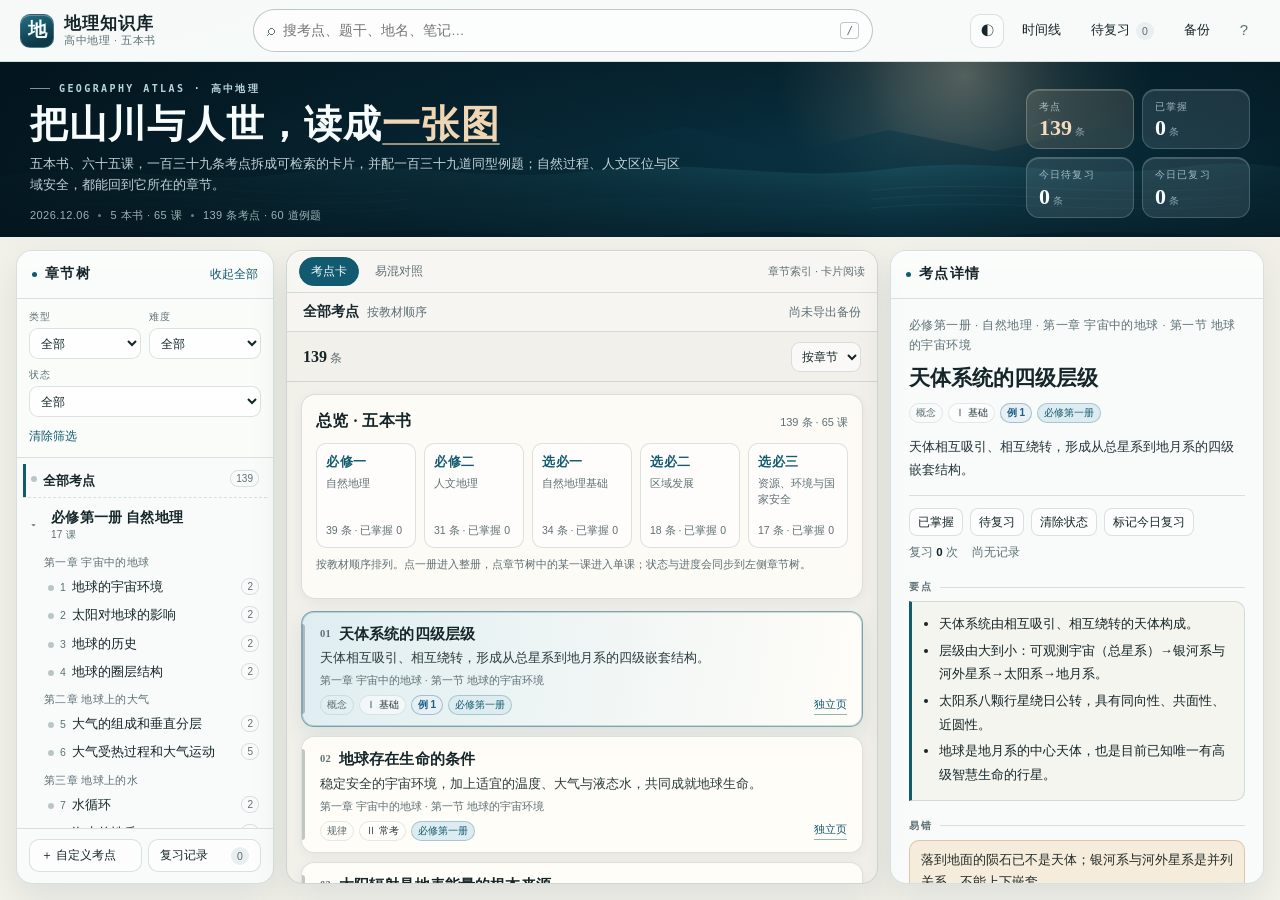
==== commit b3a4fc0d: "补齐全量例题并同步计数与版本" ====
--- a/index.html
+++ b/index.html
@@ -4,15 +4,15 @@
 <meta charset="utf-8">
 <meta name="viewport" content="width=device-width, initial-scale=1, viewport-fit=cover">
 <title>地理知识库 · 高中地理考点</title>
-<meta name="description" content="高中地理考点速查：五本书六十五课一百三十九条考点、六十道同型例题，章节树、检索、笔记、掌握状态、复习记录、独立详情页、地理学时间线与一键备份，纯静态可离线。">
+<meta name="description" content="高中地理考点速查：五本书六十五课一百三十九条考点、一百三十九道同型例题，章节树、检索、笔记、掌握状态、复习记录、独立详情页、地理学时间线与一键备份，纯静态可离线。">
 <meta property="og:type" content="website">
 <meta property="og:site_name" content="地理知识库">
 <meta property="og:title" content="地理知识库 · 高中地理考点">
-<meta property="og:description" content="五本书六十五课一百三十九条考点、六十道同型例题：章节树、检索、笔记、掌握状态、复习记录与离线备份。">
+<meta property="og:description" content="五本书六十五课一百三十九条考点、一百三十九道同型例题：章节树、检索、笔记、掌握状态、复习记录与离线备份。">
 <meta name="twitter:card" content="summary">
 <meta name="theme-color" content="#f2f1ea">
 <script>(function(){try{var t=localStorage.getItem("gg.theme");if(!t){t=matchMedia("(prefers-color-scheme: dark)").matches?"dark":"light"}document.documentElement.dataset.theme=t}catch(e){}})();</script>
-<link rel="stylesheet" href="assets/css/site.css?v=20261125d">
+<link rel="stylesheet" href="assets/css/site.css?v=20261125e">
 <link rel="icon" href="data:image/svg+xml,%3Csvg xmlns='http://www.w3.org/2000/svg' viewBox='0 0 64 64'%3E%3Crect width='64' height='64' rx='13' fill='%23125a70'/%3E%3Ctext x='32' y='45' text-anchor='middle' font-family='serif' font-size='34' fill='%23f5fcfd'%3E%E5%9C%B0%3C/text%3E%3C/svg%3E">
 </head>
 <body>
@@ -88,13 +88,13 @@
     <div class="hero-copy">
       <p class="hero-eyebrow">GEOGRAPHY ATLAS · 高中地理</p>
       <h1>把山川与人世，读成<em>一张图</em></h1>
-      <p class="hero-lede">五本书、六十五课，一百三十九条考点拆成可检索的卡片，并配六十道同型例题；自然过程、人文区位与区域安全，都能回到它所在的章节。</p>
+      <p class="hero-lede">五本书、六十五课，一百三十九条考点拆成可检索的卡片，并配一百三十九道同型例题；自然过程、人文区位与区域安全，都能回到它所在的章节。</p>
       <div class="hero-meta">
         <span id="heroDate">2026.11.24</span>
         <span class="dot" aria-hidden="true"></span>
         <span>5 本书 · 65 课</span>
         <span class="dot" aria-hidden="true"></span>
-        <span id="heroCount">139 条考点 · 60 道例题</span>
+        <span id="heroCount">139 条考点 · 139 道例题</span>
       </div>
     </div>
     <div class="hero-metrics" aria-label="学习数据">
@@ -209,11 +209,11 @@
 <div id="toast" class="toast" role="status" aria-live="polite"></div>
 <div id="modalRoot" class="modal-root" hidden></div>
 
-<script src="data/content.js?v=20261125d"></script>
-<script src="data/views.js?v=20261125d"></script>
-<script src="assets/js/store.js?v=20261125d"></script>
-<script src="assets/js/render.js?v=20261125d"></script>
-<script src="assets/js/app.js?v=20261125d"></script>
+<script src="data/content.js?v=20261125e"></script>
+<script src="data/views.js?v=20261125e"></script>
+<script src="assets/js/store.js?v=20261125e"></script>
+<script src="assets/js/render.js?v=20261125e"></script>
+<script src="assets/js/app.js?v=20261125e"></script>
 <script>
 if ("serviceWorker" in navigator && /^https?:/.test(location.protocol)) {
   addEventListener("load", function () { navigator.serviceWorker.register("sw.js").catch(function () {}); });
--- a/assets/css/site.css
+++ b/assets/css/site.css
@@ -327,6 +327,7 @@
 .badge.today{background:var(--today-weak);color:var(--today);border-color:color-mix(in srgb,var(--today) 30%,transparent)}
 .badge.bad{background:var(--bad-weak);color:var(--bad)}
 .badge.custom{background:var(--raise);color:var(--accent)}
+.badge.ex{background:color-mix(in srgb,var(--today-weak) 84%,var(--card));color:var(--today);border-color:color-mix(in srgb,var(--today) 34%,transparent);font-weight:650}
 mark{background:rgba(241,214,180,.68);color:inherit;border-radius:2px;padding:0 1px}
 [data-theme="dark"] mark{background:rgba(226,181,140,.34)}
 
@@ -358,6 +359,28 @@
 .kw-row{display:flex;flex-wrap:wrap;gap:5px}
 .kw{background:rgba(255,255,255,.6);border:1px solid var(--line);border-radius:999px;padding:2px 8px;font-size:11px;color:var(--muted)}
 [data-theme="dark"] .kw{background:rgba(255,255,255,.05)}
+.ex-section .ex-count{display:inline-flex;align-items:center;justify-content:center;min-width:18px;height:18px;padding:0 5px;border-radius:999px;background:var(--today-weak);color:var(--today);font-size:10px;letter-spacing:0;border:1px solid color-mix(in srgb,var(--today) 28%,transparent)}
+.ex-intro{margin:0 0 9px;font-size:11.5px;line-height:1.65;color:var(--muted)}
+.example-list{display:flex;flex-direction:column;gap:10px}
+.example-card{border:1px solid var(--line);border-radius:12px;padding:11px 12px 12px;background:color-mix(in srgb,var(--paper) 52%,var(--card));box-shadow:var(--shadow-1)}
+[data-theme="dark"] .example-card{background:color-mix(in srgb,var(--card) 88%,transparent)}
+.ex-head{display:flex;align-items:center;gap:6px;flex-wrap:wrap;min-width:0}
+.ex-no{flex:0 0 auto;font:600 10px/1.5 ui-monospace,SFMono-Regular,Menlo,monospace;letter-spacing:.08em;color:var(--today);background:var(--today-weak);border:1px solid color-mix(in srgb,var(--today) 26%,transparent);border-radius:999px;padding:1px 7px}
+.ex-title{flex:1 1 auto;min-width:0;font-size:13px;font-weight:650;line-height:1.5;overflow-wrap:anywhere}
+.ex-level{flex:0 0 auto;font-size:10px;color:var(--muted)}
+.ex-src{margin:3px 0 7px;font-size:10.5px;line-height:1.55;color:var(--muted);overflow-wrap:anywhere}
+.ex-stem{margin:0;font-size:12.4px;line-height:1.78;color:color-mix(in srgb,var(--ink) 92%,var(--muted));overflow-wrap:anywhere}
+.ex-asks{margin:5px 0 8px;padding-left:1.35em;font-size:12.1px;line-height:1.75;color:color-mix(in srgb,var(--ink) 84%,var(--muted))}
+.ex-asks li{overflow-wrap:anywhere}
+.ex-toggle{width:100%;justify-content:space-between;gap:8px;text-align:left;margin-top:2px}
+.ex-arrow{font-size:14px;line-height:1;color:var(--accent)}
+.ex-body{margin-top:9px;padding-top:9px;border-top:1px dashed var(--line)}
+.ex-block{margin-bottom:8px}
+.ex-block:last-child{margin-bottom:0}
+.ex-label{display:inline-block;font:600 9.5px/1.4 ui-monospace,SFMono-Regular,Menlo,monospace;letter-spacing:.12em;color:var(--today);margin-bottom:2px}
+.ex-block p{margin:0;font-size:12.2px;line-height:1.8;overflow-wrap:anywhere}
+.ex-hint-block p{color:var(--muted)}
+.ex-credit{margin:8px 0 0;font-size:10.2px;line-height:1.6;color:var(--muted)}
 .detail-actions{display:flex;flex-wrap:wrap;gap:7px;margin-top:14px}
 .status-row{display:flex;flex-wrap:wrap;gap:6px}
 .status-row .btn{font-size:11.5px}
@@ -489,7 +512,7 @@
   .left-pane,.right-pane{background:var(--card)}
   .right-pane{position:fixed;left:8px;right:8px;bottom:calc(72px + env(safe-area-inset-bottom));height:min(68vh,560px);z-index:40;border:1px solid var(--line-strong);border-radius:16px;transform:translate3d(0,110%,0);transition:transform .24s ease;box-shadow:0 20px 50px rgba(4,18,24,.24)}
   .right-pane.open{transform:none}
-  .mobile-tabs{display:flex;position:fixed;left:50%;bottom:calc(12px + env(safe-area-inset-bottom));transform:translate3d(-50%,0,0);z-index:45;width:min(92vw,360px);background:var(--glass-strong);border:1px solid var(--line-strong);border-radius:999px;padding:4px;gap:3px;box-shadow:0 10px 30px rgba(4,18,24,.18)}
+  .mobile-tabs{display:flex;position:fixed;left:50%;bottom:calc(12px + env(safe-area-inset-bottom));transform:translate3d(-50%,0,0);z-index:45;width:min(92vw,360px);background:var(--card);border:1px solid var(--line-strong);border-radius:999px;padding:4px;gap:3px;box-shadow:0 10px 30px rgba(4,18,24,.18)}
   .mobile-tabs button{border:0;background:none;padding:7px 10px;border-radius:999px;font-size:12.5px;color:var(--muted);white-space:nowrap;flex:1 1 0;min-width:0}
   .mobile-tabs button.active{background:var(--accent);color:#f6fbfc}
   .mobile-tabs button span{display:inline-block;max-width:100%;overflow:hidden;text-overflow:ellipsis}
@@ -506,12 +529,13 @@
   .topbar{height:var(--header-h);flex-wrap:wrap;align-content:center;gap:6px 8px;padding:0 10px}
   .brand{order:1}
   .brand-mark{width:30px;height:30px;font-size:16px;border-radius:9px}
-  .topactions{order:2;margin-left:auto;gap:3px}
-  .topactions .lbl{display:none}
-  .topactions .ico{display:inline;font-size:11px}
-  .topactions .btn{padding:5px 7px;font-size:11px;min-width:30px}
-  .topactions .count{display:none}
-  .theme-btn{width:31px;height:31px}
+  .topactions{order:2;margin-left:auto;gap:4px}
+  .topactions .lbl{display:inline;font-size:11px;line-height:1}
+  .topactions .ico{display:none}
+  .topactions .btn{flex:0 0 auto;width:auto;min-width:auto;height:31px;padding:0 7px;font-size:11px;border-radius:9px}
+  .topactions .count{display:inline-block;min-width:15px;padding:0 3px;margin-left:-2px;line-height:15px;font-size:9px;border-radius:8px}
+  [data-theme="dark"] .topactions .btn{border-color:rgba(198,224,234,.26);background:rgba(255,255,255,.08)}
+  .theme-btn{flex:0 0 31px;width:31px;height:31px}
   .searchbox{order:3;flex:1 0 100%;max-width:none;padding:5px 10px;margin:0}
   .home-strip{padding:7px 12px;flex-direction:column;align-items:flex-start;gap:2px}
   .strip-right{text-align:left}
@@ -557,6 +581,10 @@
 .detail-page .detail-section{margin-top:22px}
 .detail-page .core-box,.detail-page .pitfall,.detail-page .exam-box{font-size:13.5px;line-height:1.9}
 .detail-page .detail-content li{font-size:13.5px;line-height:1.9}
+.detail-page .ex-stem{font-size:13.3px;line-height:1.9}
+.detail-page .ex-asks{font-size:13px;line-height:1.85}
+.detail-page .ex-block p{font-size:13px;line-height:1.9}
+.detail-page .ex-title{font-size:14px}
 .detail-crumb{font-size:11.5px;letter-spacing:.04em;color:var(--muted);margin-bottom:8px;line-height:1.7}
 .status-block{margin-top:14px;padding-top:12px;border-top:1px solid var(--line)}
 .status-block .status-row{gap:7px}
@@ -573,6 +601,10 @@
   .page-head-right .share-btn{padding:5px 7px;font-size:11px}
   .status-block .status-row .btn{flex:1 1 auto}
   .page-back{overflow:hidden;text-overflow:ellipsis}
+  .example-card{padding:10px 10px 11px}
+  .ex-head{gap:5px}
+  .ex-title{font-size:12.6px}
+  .ex-stem,.ex-asks,.ex-block p{font-size:12.6px}
 }
 
 /* 深色下浅色主色的反色文字，保证对比 */
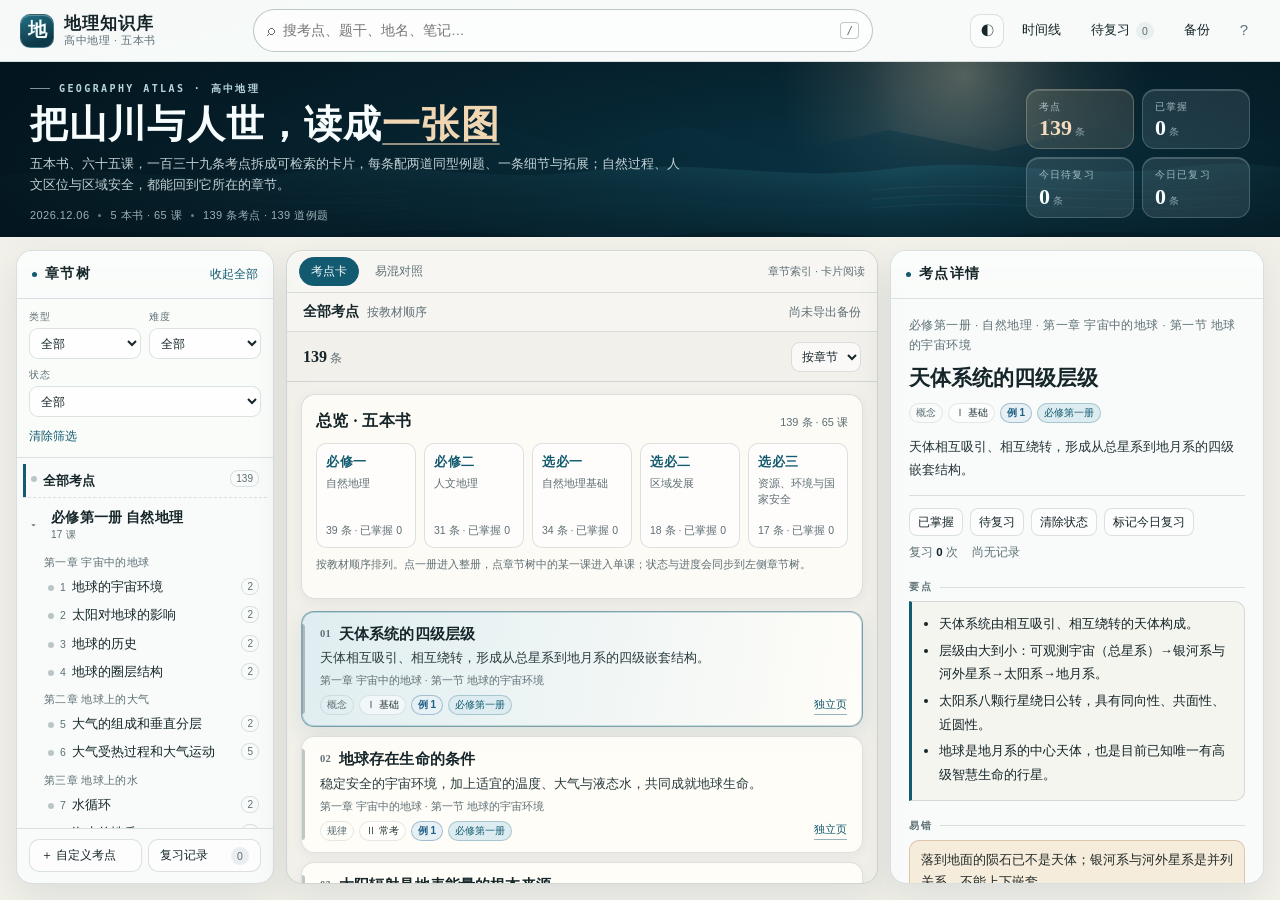
==== commit dbde859e: "扩展为双例题与细节拓展层" ====
--- a/index.html
+++ b/index.html
@@ -4,15 +4,15 @@
 <meta charset="utf-8">
 <meta name="viewport" content="width=device-width, initial-scale=1, viewport-fit=cover">
 <title>地理知识库 · 高中地理考点</title>
-<meta name="description" content="高中地理考点速查：五本书六十五课一百三十九条考点、一百三十九道同型例题，章节树、检索、笔记、掌握状态、复习记录、独立详情页、地理学时间线与一键备份，纯静态可离线。">
+<meta name="description" content="高中地理考点速查：五本书六十五课一百三十九条考点、二百七十八道同型例题，章节树、检索、笔记、掌握状态、复习记录、独立详情页、地理学时间线与一键备份，纯静态可离线。">
 <meta property="og:type" content="website">
 <meta property="og:site_name" content="地理知识库">
 <meta property="og:title" content="地理知识库 · 高中地理考点">
-<meta property="og:description" content="五本书六十五课一百三十九条考点、一百三十九道同型例题：章节树、检索、笔记、掌握状态、复习记录与离线备份。">
+<meta property="og:description" content="五本书六十五课一百三十九条考点、二百七十八道同型例题：章节树、检索、笔记、掌握状态、复习记录与离线备份。">
 <meta name="twitter:card" content="summary">
 <meta name="theme-color" content="#f2f1ea">
 <script>(function(){try{var t=localStorage.getItem("gg.theme");if(!t){t=matchMedia("(prefers-color-scheme: dark)").matches?"dark":"light"}document.documentElement.dataset.theme=t}catch(e){}})();</script>
-<link rel="stylesheet" href="assets/css/site.css?v=20261125e">
+<link rel="stylesheet" href="assets/css/site.css?v=20261125f">
 <link rel="icon" href="data:image/svg+xml,%3Csvg xmlns='http://www.w3.org/2000/svg' viewBox='0 0 64 64'%3E%3Crect width='64' height='64' rx='13' fill='%23125a70'/%3E%3Ctext x='32' y='45' text-anchor='middle' font-family='serif' font-size='34' fill='%23f5fcfd'%3E%E5%9C%B0%3C/text%3E%3C/svg%3E">
 </head>
 <body>
@@ -88,13 +88,13 @@
     <div class="hero-copy">
       <p class="hero-eyebrow">GEOGRAPHY ATLAS · 高中地理</p>
       <h1>把山川与人世，读成<em>一张图</em></h1>
-      <p class="hero-lede">五本书、六十五课，一百三十九条考点拆成可检索的卡片，并配一百三十九道同型例题；自然过程、人文区位与区域安全，都能回到它所在的章节。</p>
+      <p class="hero-lede">五本书、六十五课，一百三十九条考点拆成可检索的卡片，每条配两道同型例题、一条细节与拓展；自然过程、人文区位与区域安全，都能回到它所在的章节。</p>
       <div class="hero-meta">
         <span id="heroDate">2026.11.24</span>
         <span class="dot" aria-hidden="true"></span>
         <span>5 本书 · 65 课</span>
         <span class="dot" aria-hidden="true"></span>
-        <span id="heroCount">139 条考点 · 139 道例题</span>
+        <span id="heroCount">139 条考点 · 278 道例题 · 139 条拓展</span>
       </div>
     </div>
     <div class="hero-metrics" aria-label="学习数据">
@@ -209,11 +209,11 @@
 <div id="toast" class="toast" role="status" aria-live="polite"></div>
 <div id="modalRoot" class="modal-root" hidden></div>
 
-<script src="data/content.js?v=20261125e"></script>
-<script src="data/views.js?v=20261125e"></script>
-<script src="assets/js/store.js?v=20261125e"></script>
-<script src="assets/js/render.js?v=20261125e"></script>
-<script src="assets/js/app.js?v=20261125e"></script>
+<script src="data/content.js?v=20261125f"></script>
+<script src="data/views.js?v=20261125f"></script>
+<script src="assets/js/store.js?v=20261125f"></script>
+<script src="assets/js/render.js?v=20261125f"></script>
+<script src="assets/js/app.js?v=20261125f"></script>
 <script>
 if ("serviceWorker" in navigator && /^https?:/.test(location.protocol)) {
   addEventListener("load", function () { navigator.serviceWorker.register("sw.js").catch(function () {}); });
